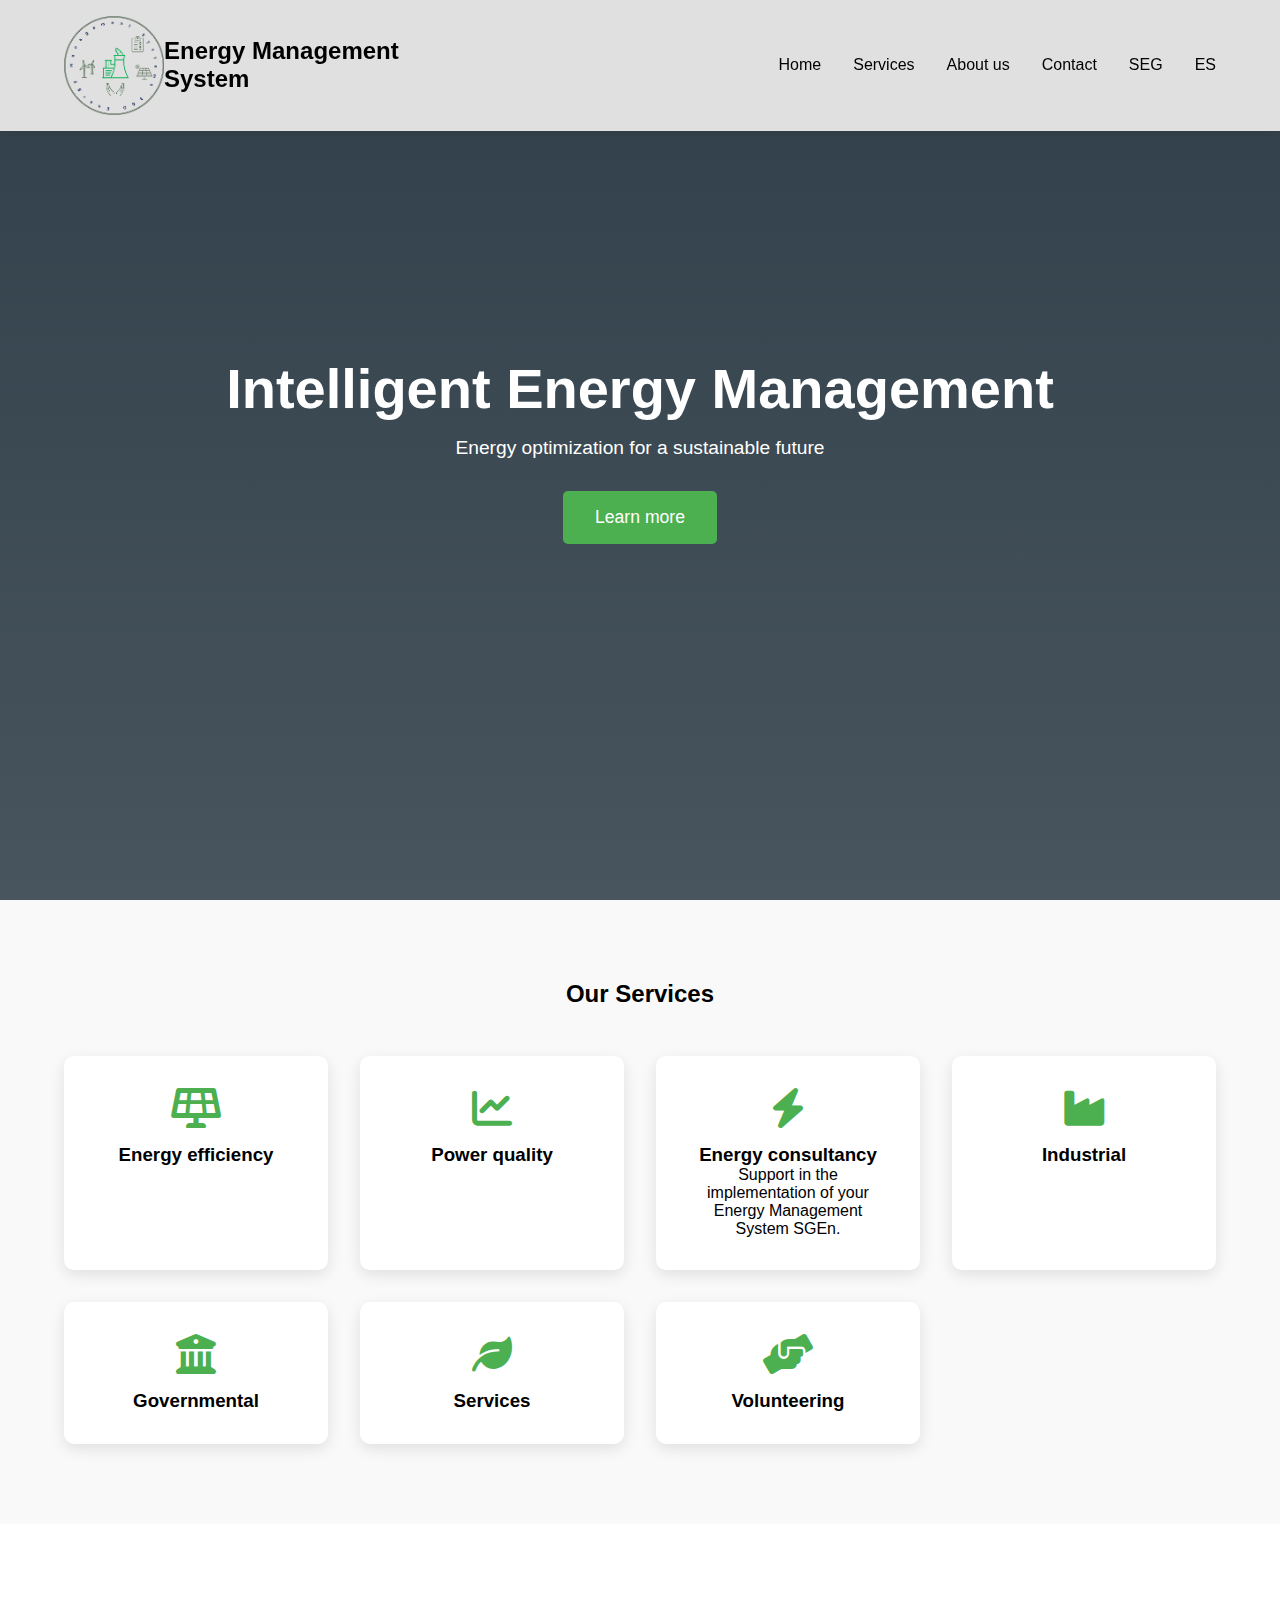
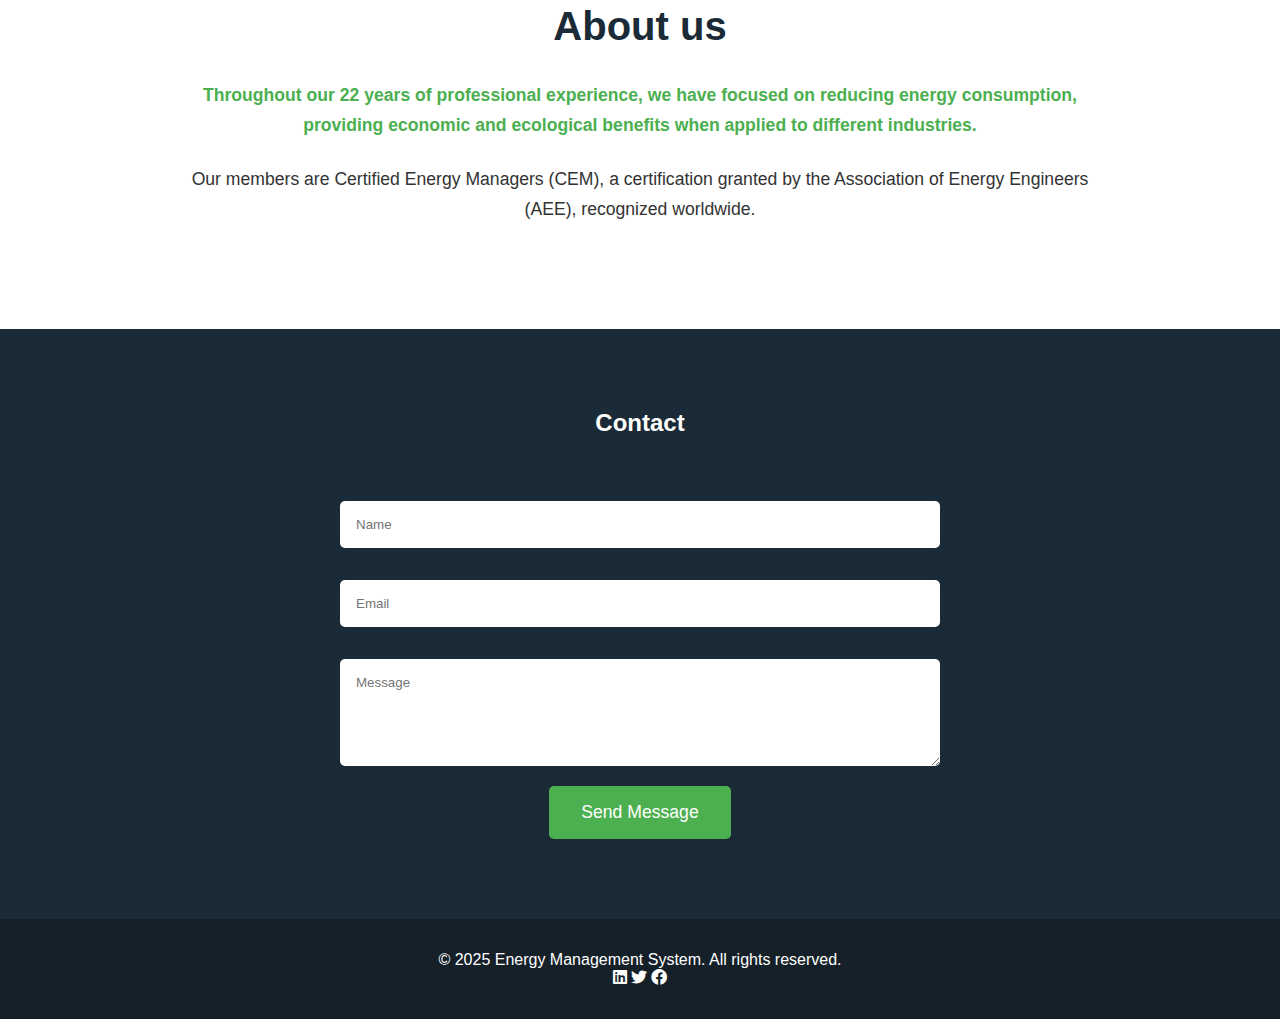
==== index.html @ 6c4fb402 "ESM complete no contact" ====
<!DOCTYPE html>
<html lang="es">

<head>
    <meta charset="UTF-8">
    <meta name="viewport" content="width=device-width, initial-scale=1.0">
    <title>Energy Management System | Energy Solutions</title>
    <link rel="icon" type="image/png" href="img/logo.png">
    <link rel="shortcut icon" href="img/logo.png" type="image/x-icon">
    <link rel="apple-touch-icon" href="img/logo.png">
    <link rel="stylesheet" href="./style.css">
    <link rel="stylesheet" href="https://cdnjs.cloudflare.com/ajax/libs/font-awesome/6.0.0/css/all.min.css">
</head>

<body>
    <nav class="navbar">
        <div class="nav_logo_text">
            <img src="./img/logo.png" alt="Logo" class="logo_nav">
            <span class="logo">Energy Management System</span>
        </div>
        <div class="nav-links">
            <a href="/index.html">Home</a>
            <a href="#services">Services</a>
            <a href="#about">About us</a>
            <a href="#contact">Contact</a>
            <a href="./sge.html">SEG</a>
            <a href="./main.html">ES</a>
        </div>
        <div class="hamburger" id="hamburger">
            <i class="fas fa-bars"></i>
        </div>
    </nav>


    <section class="hero" id="home">
        <div class="hero-content">
            <h1>Intelligent Energy Management</h1>
            <p>Energy optimization for a sustainable future</p>
            <button class="cta-button">Learn more</button>
        </div>
    </section>

    <section class="features" id="services">
        <h2 class="section-title">Our Services</h2>
        <div class="features-grid">
            <div class="feature-card">
                <i class="fas fa-solar-panel feature-icon"></i>
                <h3>Energy efficiency</h3>
            </div>
            <div class="feature-card">
                <i class="fas fa-chart-line feature-icon"></i>
                <h3>Power quality</h3>
            </div>
            <div class="feature-card">
                <i class="fas fa-bolt feature-icon"></i>
                <h3>Energy consultancy</h3>
                <p>Support in the implementation of your Energy Management System SGEn.</p>
            </div>
            <div class="feature-card">
                <i class="fa-solid fa-industry feature-icon"></i>
                <h3>Industrial</h3>
            </div>
            <div class="feature-card">
                <i class="fa-solid fa-building-columns feature-icon"></i>
                <h3>Governmental</h3>
            </div>
            <div class="feature-card">
                <i class="fa-solid fa-leaf feature-icon"></i>
                <h3>Services</h3>
            </div>
            <div class="feature-card">
                <i class="fa-solid fa-handshake-angle feature-icon"></i>
                <h3>Volunteering</h3>
            </div>
        </div>
    </section>

    <section class="about" id="about">
        <h2 class="section-title">About us</h2>
        <div class="about-content">
            <p>
                Throughout our 22 years of professional experience, we have focused on reducing energy consumption,
                providing economic and ecological benefits when applied to different industries.
            </p>
            <p>
                Our members are Certified Energy Managers (CEM), a certification granted by the Association of Energy
                Engineers (AEE), recognized worldwide.
            </p>
        </div>
    </section>

    <section class="contact" id="contact">
        <h2 class="section-title">Contact</h2>
        <form class="contact-form">
            <input type="text" placeholder="Name" required>
            <input type="email" placeholder="Email" required>
            <textarea rows="5" placeholder="Message" required></textarea>
            <button class="cta-button">Send Message</button>
        </form>
    </section>

    <footer>
        <p>&copy; 2025 Energy Management System. All rights reserved.</p>
        <div class="social-icons">
            <i class="fab fa-linkedin"></i>
            <i class="fab fa-twitter"></i>
            <i class="fab fa-facebook"></i>
        </div>
    </footer>

    <script>
        // Smooth scrolling
        document.querySelectorAll('a[href^="#"]').forEach(anchor => {
            anchor.addEventListener('click', function (e) {
                e.preventDefault();
                document.querySelector(this.getAttribute('href')).scrollIntoView({
                    behavior: 'smooth'
                });
            });
        });

        // Form submission
        document.querySelector('.contact-form').addEventListener('submit', function (e) {
            e.preventDefault();
            alert('Thank you for your message. We will be in touch soon.');
            this.reset();
        });

        document.getElementById('hamburger').addEventListener('click', function () {
            const navLinks = document.querySelector('.nav-links');
            navLinks.classList.toggle('active');
        });
    </script>
</body>

</html>
---- style.css ----
/* main  */
* {
    margin: 0;
    padding: 0;
    box-sizing: border-box;
    font-family: 'Segoe UI', Tahoma, Geneva, Verdana, sans-serif;
}

/* Navbar */
.navbar {
    background: #e0e0e0;
    padding: 1rem 5%;
    position: fixed;
    width: 100%;
    z-index: 1000;
    box-shadow: 0 2px 10px rgba(0,0,0,0.1);
    display: flex;
    justify-content: space-between;
    align-items: center;
}

.nav_logo_text{
    width: 35%;
    height: auto;
    display: flex;
    align-items: center;
    justify-content: space-between;
}
.logo {
    color: #000;
    font-size: 1.5rem;
    font-weight: bold;
}

.nav-links {
    float: right;
}

.nav-links a {
    color: #000;
    text-decoration: none;
    margin-left: 2rem;
    transition: color 0.3s;
}

.nav-links a:hover {
    color: #4CAF50;
}

/* Hero Section */
.hero {
    background: linear-gradient(rgba(26,42,54,0.9), rgba(26,42,54,0.8)),
                url('https://images.unsplash.com/photo-1509391366360-2e959784a276');
    background-size: cover;
    height: 100vh;
    display: flex;
    align-items: center;
    justify-content: center;
    text-align: center;
    color: white;
    padding: 0 5%;
}

.hero-content h1 {
    font-size: 3.5rem;
    margin-bottom: 1rem;
}

.hero-content p {
    font-size: 1.2rem;
    margin-bottom: 2rem;
}

.cta-button {
    background: #4CAF50;
    color: white;
    padding: 1rem 2rem;
    border: none;
    border-radius: 5px;
    font-size: 1.1rem;
    cursor: pointer;
    transition: background 0.3s;
}

.cta-button:hover {
    background: #45a049;
}

/* Features Section */
.features {
    padding: 5rem 5%;
    background: #f9f9f9;
}

.section-title {
    text-align: center;
    margin-bottom: 3rem;
}

.features-grid {
    display: grid;
    grid-template-columns: repeat(auto-fit, minmax(250px, 1fr));
    gap: 2rem;
}

.feature-card {
    background: white;
    padding: 2rem;
    border-radius: 10px;
    box-shadow: 0 5px 15px rgba(0,0,0,0.1);
    text-align: center;
    transition: transform 0.3s;
}

.feature-card:hover {
    transform: translateY(-10px);
}

.feature-icon {
    font-size: 2.5rem;
    color: #4CAF50;
    margin-bottom: 1rem;
}

/* Contact Section */
.contact {
    padding: 5rem 5%;
    background: #1a2a36;
    color: white;
    text-align: center;
}

.contact-form {
    max-width: 600px;
    margin: 0 auto;
}

.contact-form input,
.contact-form textarea {
    width: 100%;
    padding: 1rem;
    margin: 1rem 0;
    border: none;
    border-radius: 5px;
}

footer {
    background: #152028;
    padding: 2rem 5%;
    text-align: center;
    color: white;
}
/* About Section */
.about {
    padding: 5rem 5%;
    background: #fff;
    color: #333;
}

.about-content {
    max-width: 900px;
    margin: 0 auto;
    line-height: 1.7;
    text-align: center;
}

.about-content p {
    margin-bottom: 1.5rem;
    font-size: 1.1rem;
}

.about .section-title {
    margin-bottom: 2rem;
    color: #1a2a36;
    font-size: 2.5rem;
}

.about-content p:first-child {
    font-weight: bold;
    color: #4CAF50;
}

/* SGEn Section */
.sgen {
    padding: 5rem 5%;
    background: #f9f9f9;
    color: #1a2a36;
    font-family: 'Segoe UI', Tahoma, Geneva, Verdana, sans-serif;
}

.sgen h1 {
    font-size: 3rem;
    color: #1a2a36;
    margin-bottom: 2rem;
    text-align: left;
    border-left: 5px solid #4CAF50;
    padding-left: 1rem;
}

.sgen h2 {
    font-size: 2rem;
    color: #4CAF50;
    margin-top: 2rem;
    margin-bottom: 1rem;
    text-align: left;
}

.sgen h3 {
    font-size: 1.5rem;
    color: #1a2a36;
    margin-top: 1.5rem;
    margin-bottom: 0.5rem;
    text-align: left;
}

.sgen p {
    font-size: 1.1rem;
    margin-bottom: 1rem;
    text-align: justify;
    line-height: 1.7;
}

.sgen ul {
    margin: 1rem 0;
    padding-left: 1.5rem;
}

.sgen ul li {
    margin-bottom: 0.8rem;
    list-style-type: none;
    position: relative;
    padding-left: 1.5rem;
}

.sgen ul li::before {
    content: '✔';
    color: #4CAF50;
    font-weight: bold;
    position: absolute;
    left: 0;
    top: 0;
}

.sgen .highlight {
    font-weight: bold;
    color: #4CAF50;
}

.sgen .content-block {
    background: white;
    padding: 2rem;
    border-radius: 10px;
    box-shadow: 0 5px 15px rgba(0,0,0,0.1);
    margin-bottom: 2rem;
    text-align: left;
}

.sgen img {
    max-width: 100%;
    border-radius: 10px;
    margin: 2rem 0;
    box-shadow: 0 5px 15px rgba(0,0,0,0.1);
}

.logo_nav {
    width: 100px; /* Ajusta el tamaño según necesites */
    height: auto; /* Mantiene la proporción */
    cursor: pointer;
}

.logo_nav:hover {
    opacity: 0.8; /* Efecto al pasar el cursor */
}

/* Navbar */
.navbar {
    background: #e0e0e0;
    padding: 1rem 5%;
    position: fixed;
    width: 100%;
    z-index: 1000;
    box-shadow: 0 2px 10px rgba(0,0,0,0.1);
    display: flex;
    justify-content: space-between;
    align-items: center;
}

.nav_logo_text {
    width: 35%;
    height: auto;
    display: flex;
    align-items: center;
    justify-content: space-between;
}

.logo {
    color: #000;
    font-size: 1.5rem;
    font-weight: bold;
}

.nav-links {
    float: right;
    display: flex;
}

.nav-links a {
    color: #000;
    text-decoration: none;
    margin-left: 2rem;
    transition: color 0.3s;
}

.nav-links a:hover {
    color: #4CAF50;
}

/* Hamburguer Menu */
.hamburger {
    display: none;
    cursor: pointer;
    font-size: 1.8rem;
}

.hamburger i {
    color: #000;
}

/* Media Queries */
@media (max-width: 768px) {
    .nav-links {
        display: none;
        flex-direction: column;
        position: absolute;
        top: 60px;
        right: 0;
        background: #e0e0e0;
        width: 100%;
        padding: 1rem 0;
        box-shadow: 0 2px 10px rgba(0,0,0,0.1);
    }
    
    .nav-links.active {
        display: flex;
    }

    .nav-links a {
        margin-left: 0;
        padding: 1rem;
        text-align: center;
        width: 100%;
        background: #e0e0e0;
        color: #000;
        border-top: 1px solid #ccc;
    }

    .nav-links a:hover {
        background: #4CAF50;
        color: white;
    }

    .hamburger {
        display: block;
    }
}


@media (max-width: 768px) {
    .sgen h1 {
        font-size: 2.5rem;
    }

    .sgen h2 {
        font-size: 1.8rem;
    }

    .sgen p {
        font-size: 1rem;
    }
}


/* about  */

@media (max-width: 768px) {
    .about-content p {
        font-size: 1rem;
    }
}

/* main  */

@media (max-width: 768px) {
    .nav-links {
        display: none;
    }
    
    .hero-content h1 {
        font-size: 2.5rem;
    }
}
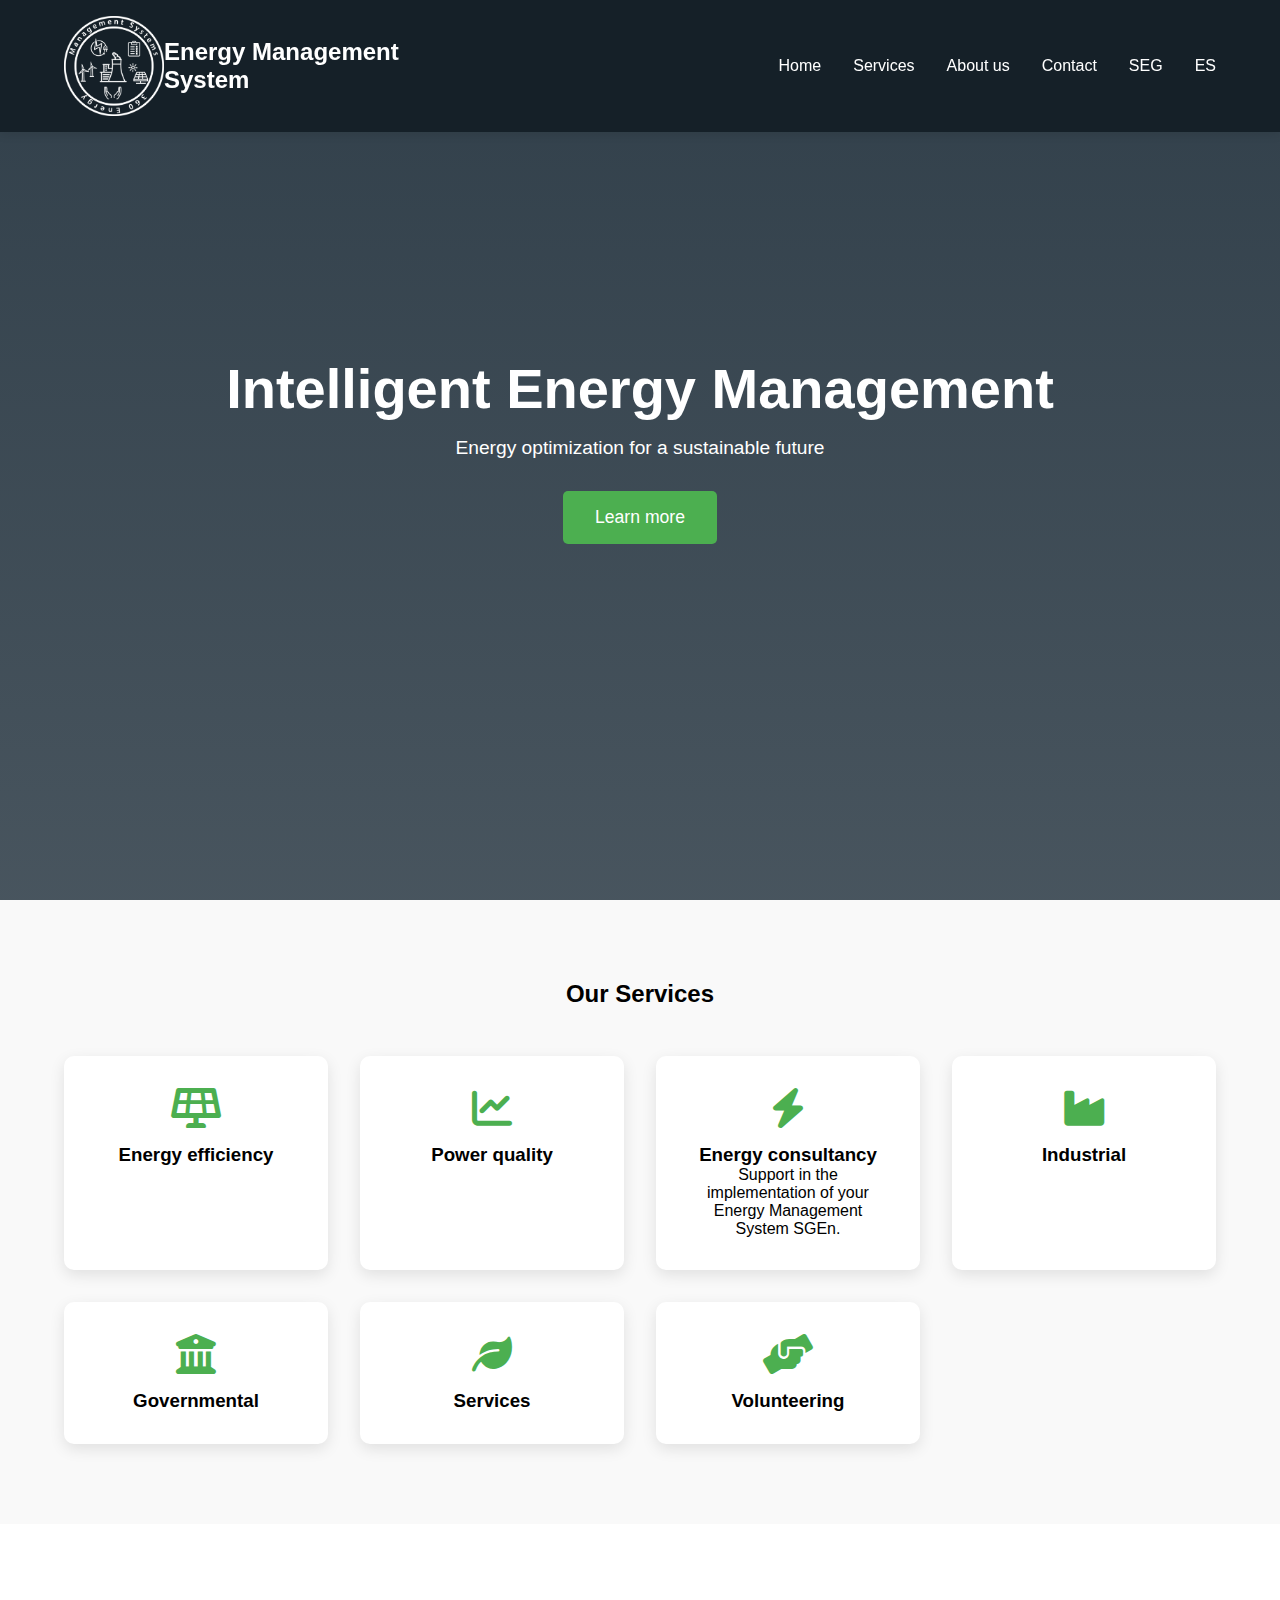
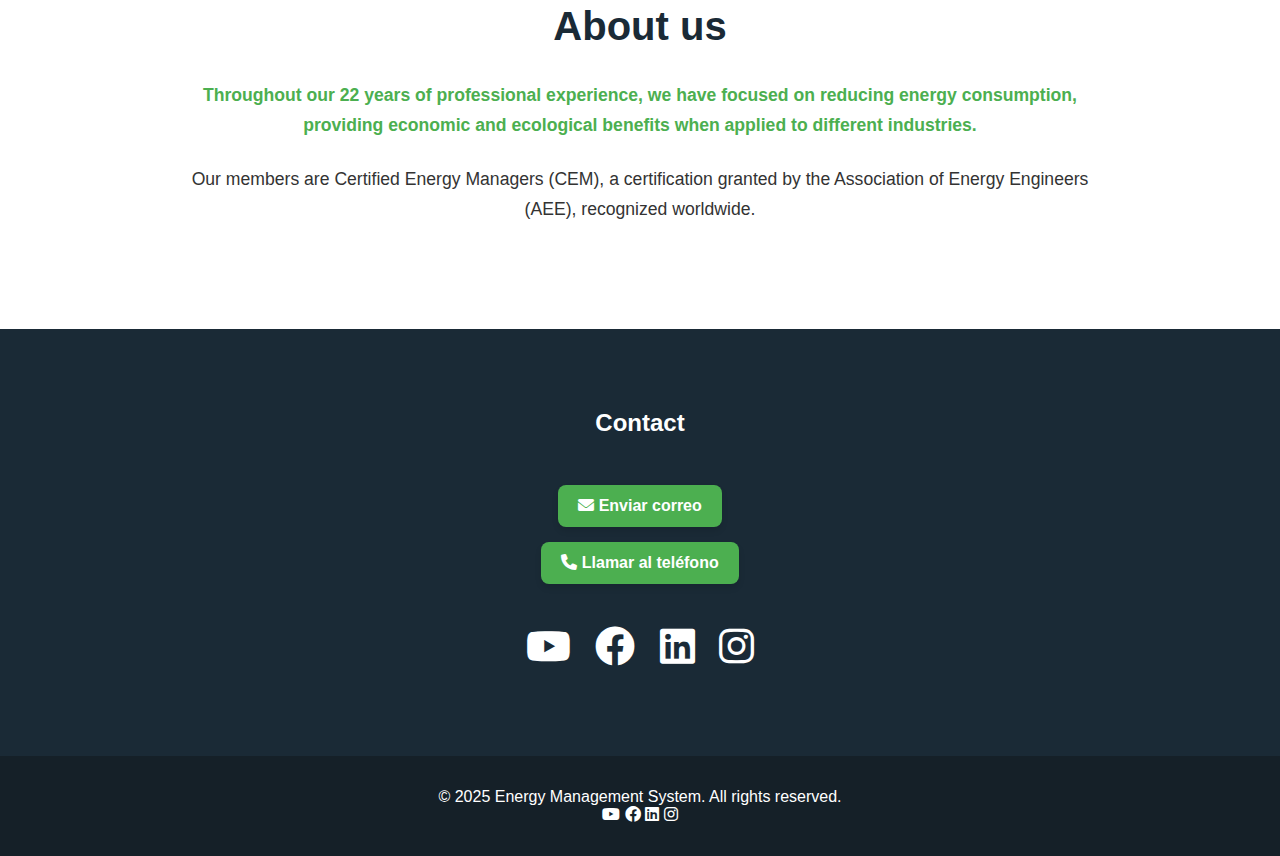
==== commit 7296156b: "change contact" ====
--- a/index.html
+++ b/index.html
@@ -91,20 +91,39 @@
 
     <section class="contact" id="contact">
         <h2 class="section-title">Contact</h2>
-        <form class="contact-form">
+        <div>
+            <div class="contact_links">
+                <a href="mailto:energymanagementsystems360@EMS">
+                    <i class="fa-solid fa-envelope"></i>
+                      Enviar correo
+                    </a>
+                <a href="tel:+525514749172">
+                    <i class="fa-solid fa-phone"></i>
+                     Llamar al teléfono
+                </a>
+            </div>            
+            <div class="contact_media">
+                <i class="fab fa-youtube"></i>
+                <i class="fab fa-facebook"></i>
+                <i class="fab fa-linkedin"></i>
+                <i class="fab fa-instagram"></i>
+            </div>
+        </div>
+        <!-- <form class="contact-form">
             <input type="text" placeholder="Name" required>
             <input type="email" placeholder="Email" required>
             <textarea rows="5" placeholder="Message" required></textarea>
             <button class="cta-button">Send Message</button>
-        </form>
+        </form> -->
     </section>
 
     <footer>
         <p>&copy; 2025 Energy Management System. All rights reserved.</p>
         <div class="social-icons">
+            <i class="fab fa-youtube"></i>
+            <i class="fab fa-facebook"></i>
             <i class="fab fa-linkedin"></i>
-            <i class="fab fa-twitter"></i>
-            <i class="fab fa-facebook"></i>
+            <i class="fab fa-instagram"></i>
         </div>
     </footer>
 
--- a/style.css
+++ b/style.css
@@ -8,7 +8,7 @@
 
 /* Navbar */
 .navbar {
-    background: #e0e0e0;
+    background: #000;
     padding: 1rem 5%;
     position: fixed;
     width: 100%;
@@ -274,7 +274,7 @@
 
 /* Navbar */
 .navbar {
-    background: #e0e0e0;
+    background: #152028;
     padding: 1rem 5%;
     position: fixed;
     width: 100%;
@@ -294,7 +294,7 @@
 }
 
 .logo {
-    color: #000;
+    color: #fff;
     font-size: 1.5rem;
     font-weight: bold;
 }
@@ -305,7 +305,7 @@
 }
 
 .nav-links a {
-    color: #000;
+    color: #fff;
     text-decoration: none;
     margin-left: 2rem;
     transition: color 0.3s;
@@ -324,6 +324,41 @@
 
 .hamburger i {
     color: #000;
+}
+
+.contact_media i {
+    font-size: 40px; 
+    margin: 10px;   
+    cursor: pointer;
+    transition: transform 0.3s ease;
+}
+
+.contact_media i:hover {
+    transform: scale(1.2); 
+    color: #4CAF50;
+}
+
+.contact_links {
+    display: flex;
+    flex-direction: column;
+    gap: 15px;
+    align-items: center;
+    margin-bottom: 2rem;
+}
+.contact_links a {
+    text-decoration: none;
+    color: #fff;
+    background-color: #4CAF50;
+    padding: 12px 20px;
+    border-radius: 8px;
+    font-weight: bold;
+    transition: background-color 0.3s ease, transform 0.2s ease;
+    box-shadow: 0 4px 6px rgba(0, 0, 0, 0.1);
+}
+
+.contact_links a:hover {
+    background-color: #357b38; 
+    transform: scale(1.05); 
 }
 
 /* Media Queries */
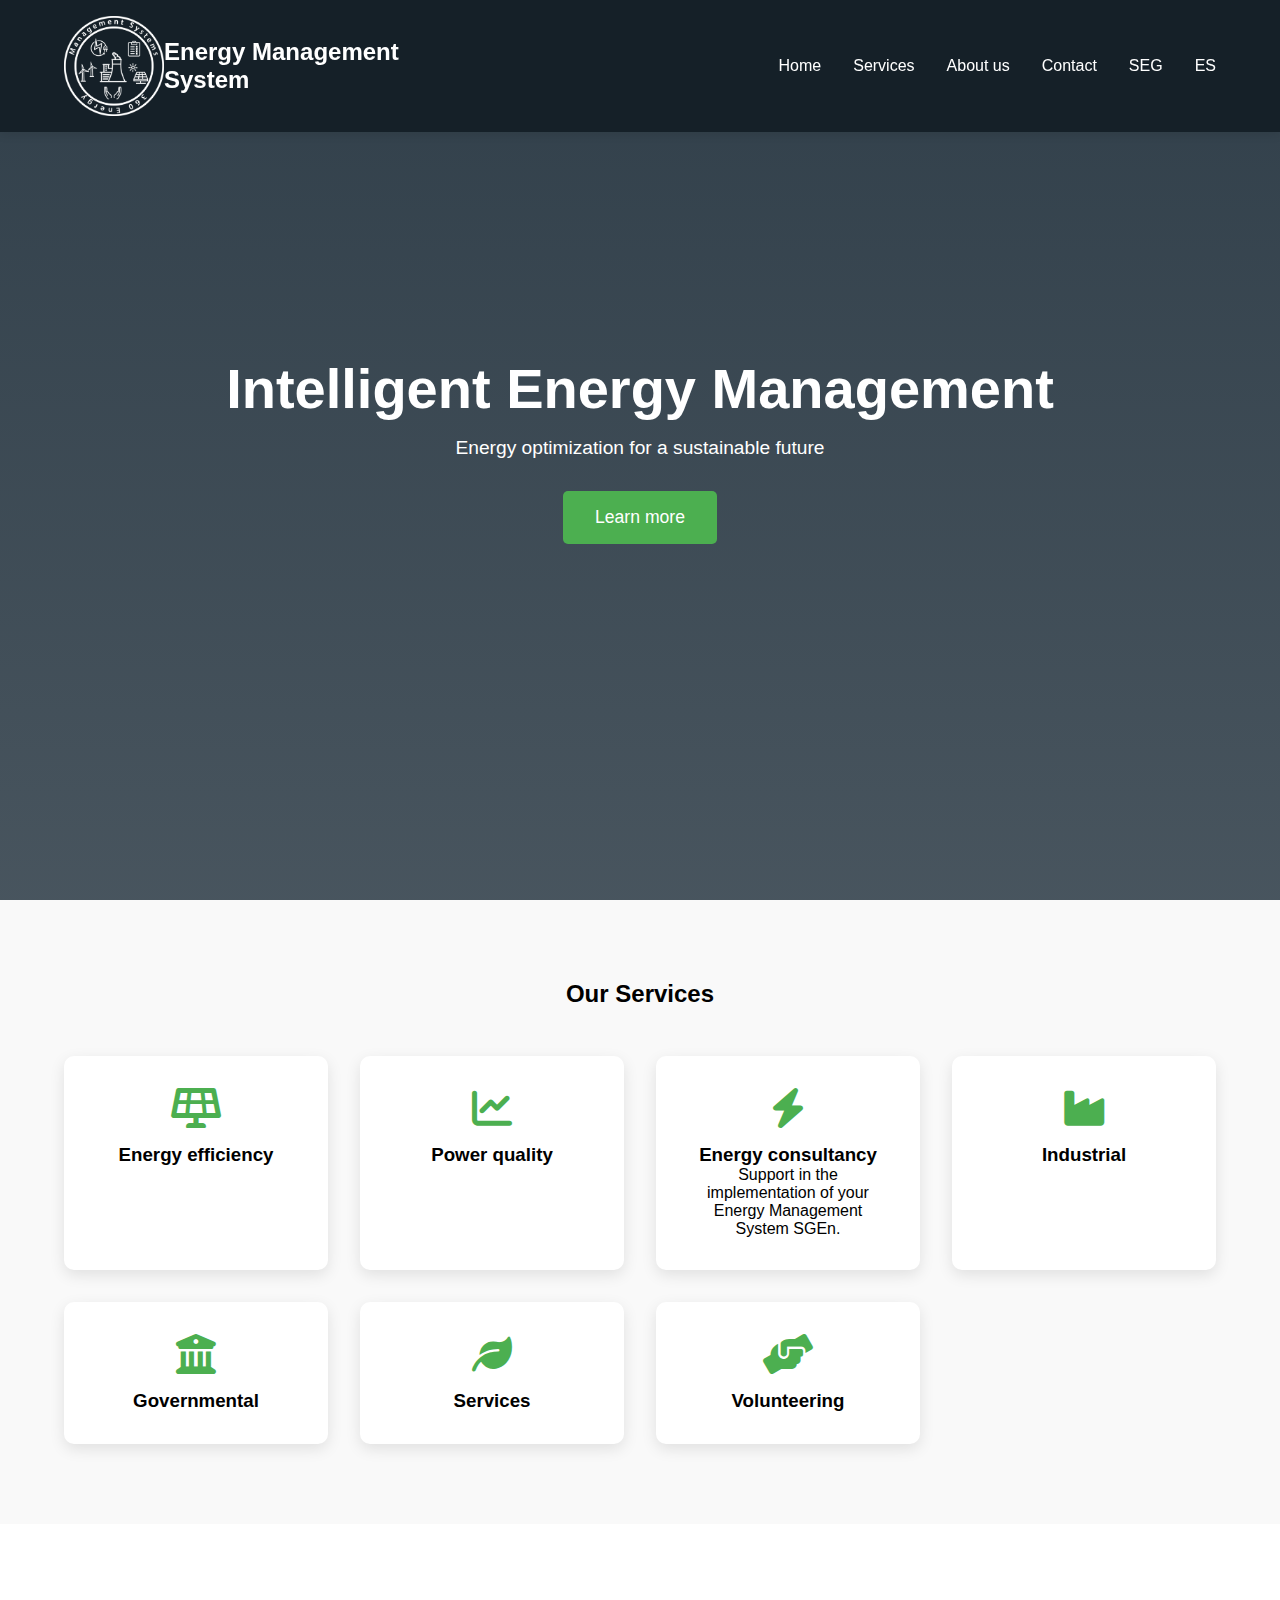
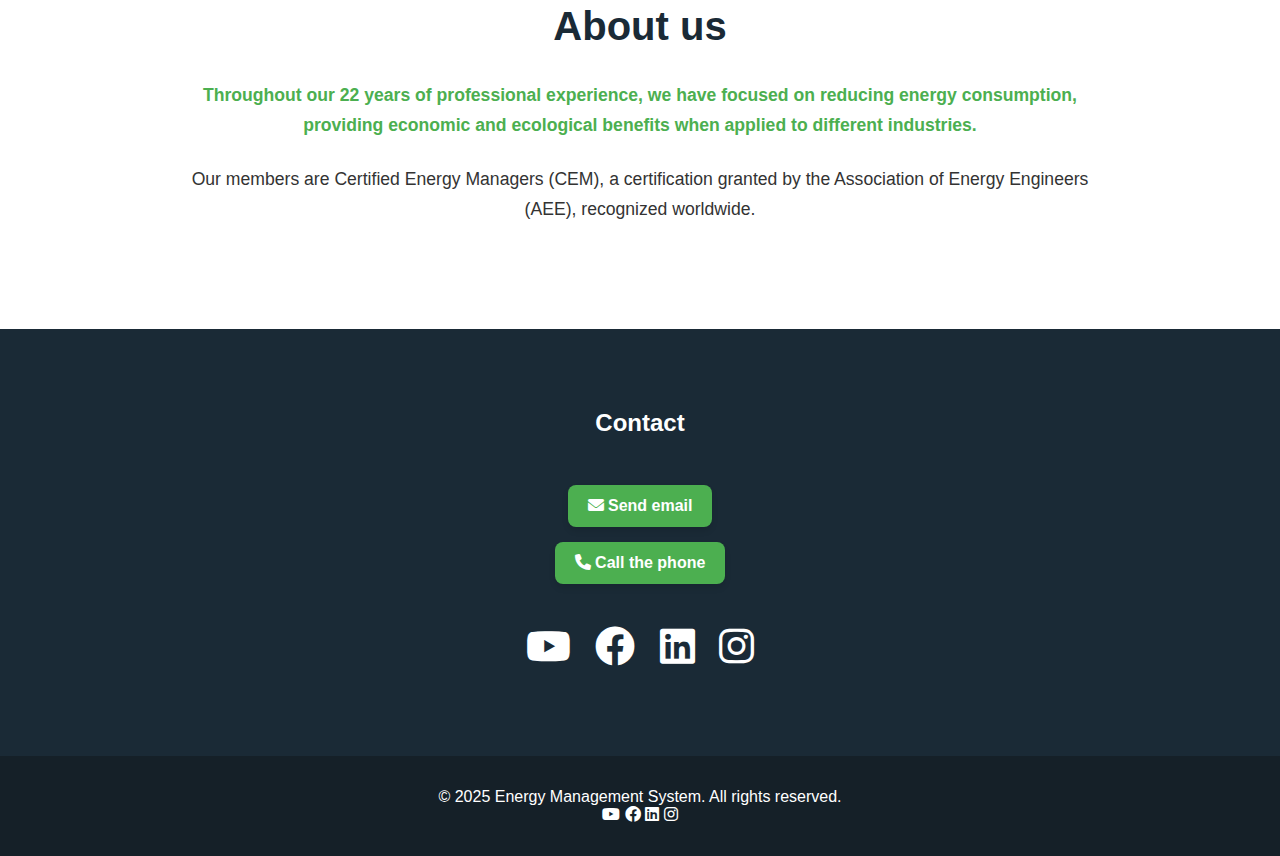
==== commit a980232b: "add to es" ====
--- a/index.html
+++ b/index.html
@@ -95,11 +95,11 @@
             <div class="contact_links">
                 <a href="mailto:energymanagementsystems360@EMS">
                     <i class="fa-solid fa-envelope"></i>
-                      Enviar correo
+                      Send email
                     </a>
                 <a href="tel:+525514749172">
                     <i class="fa-solid fa-phone"></i>
-                     Llamar al teléfono
+                    Call the phone
                 </a>
             </div>            
             <div class="contact_media">
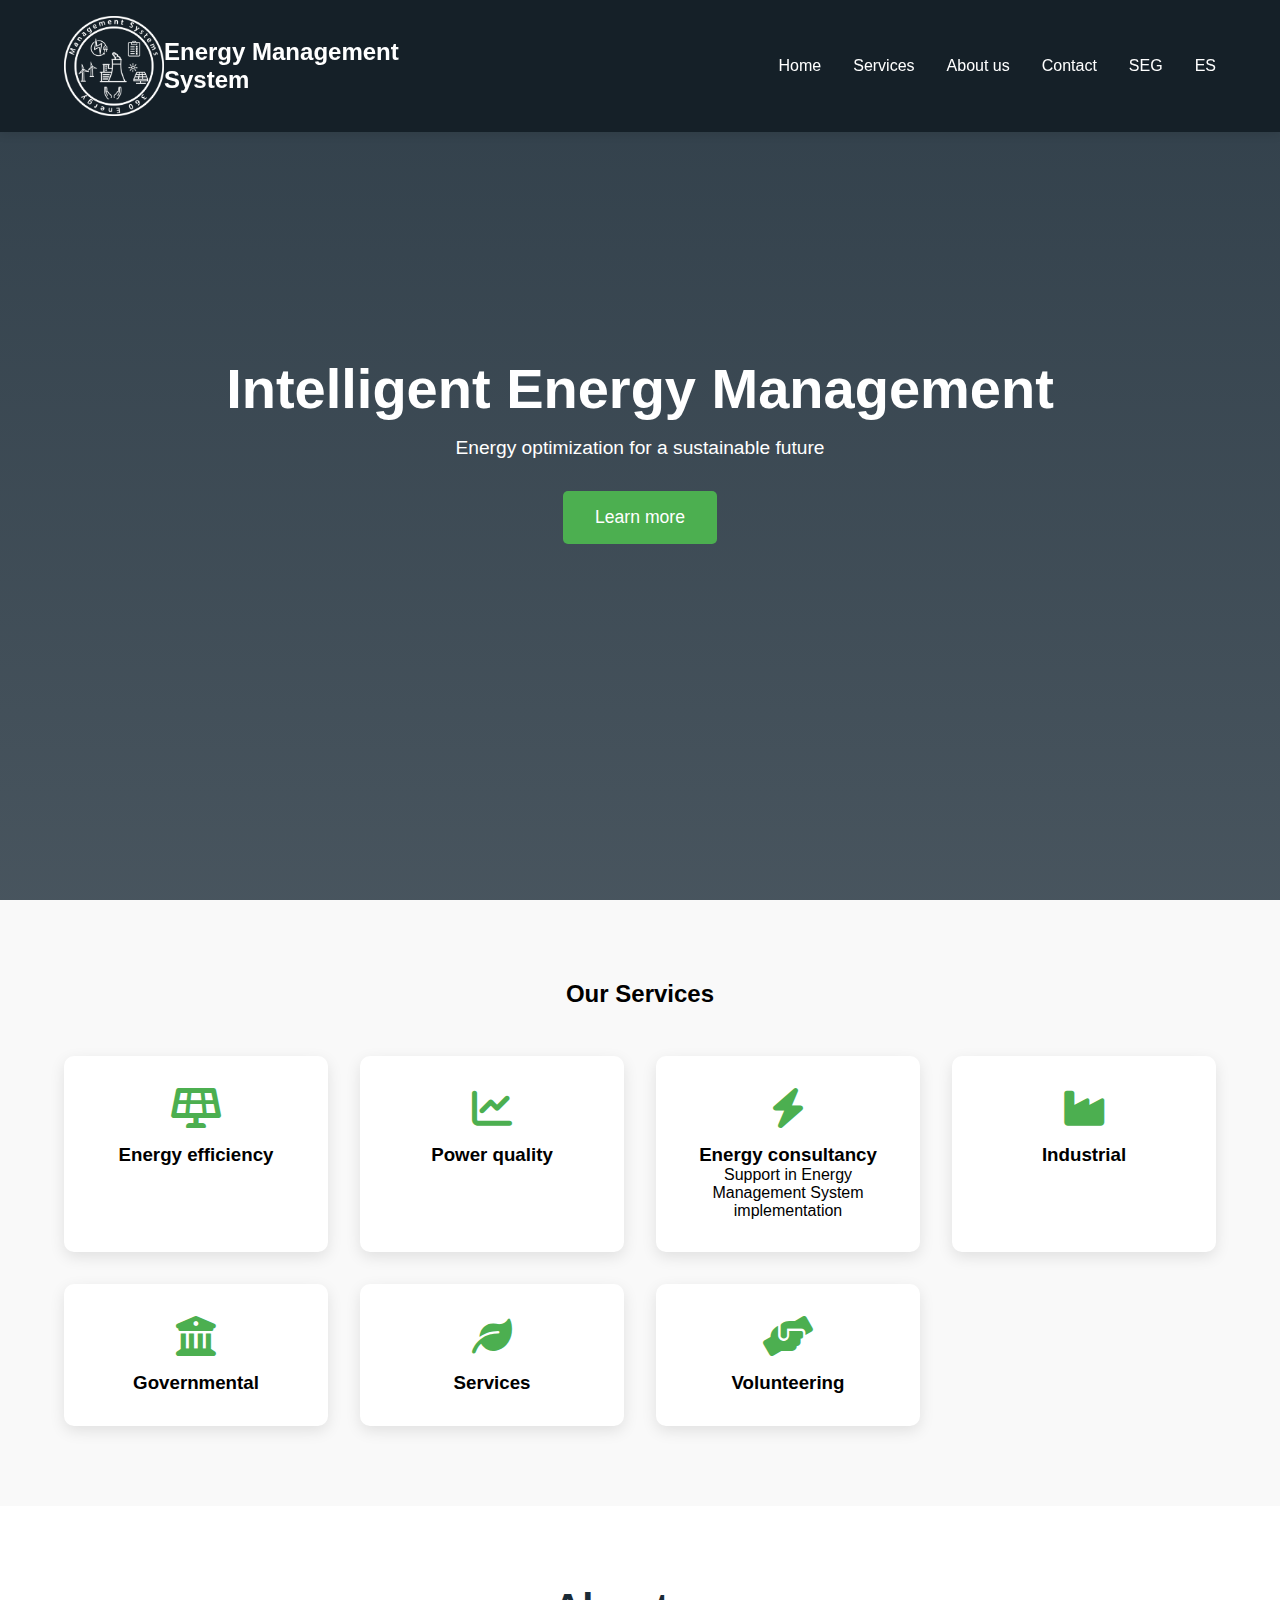
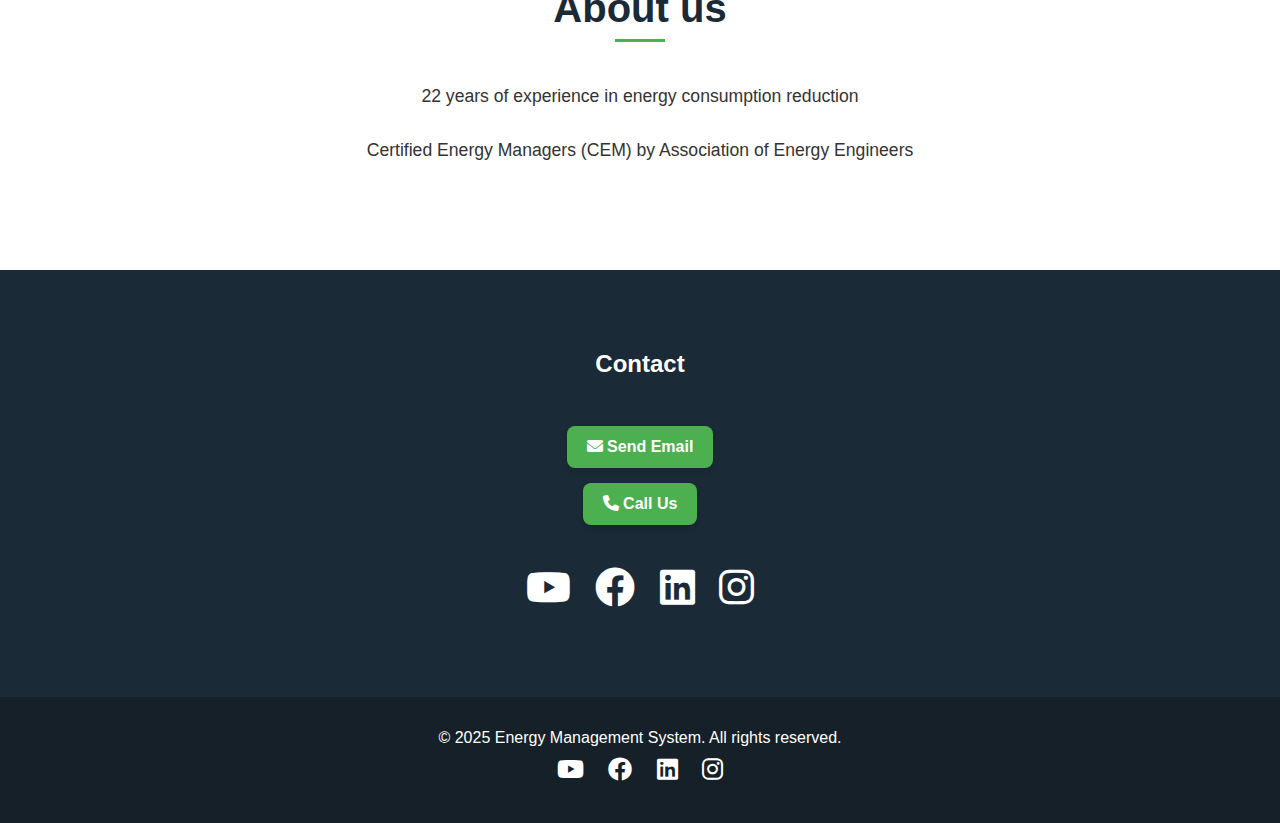
==== commit 9d6fdabd: "perfomance" ====
--- a/index.html
+++ b/index.html
@@ -1,36 +1,31 @@
 <!DOCTYPE html>
 <html lang="es">
-
 <head>
     <meta charset="UTF-8">
     <meta name="viewport" content="width=device-width, initial-scale=1.0">
     <title>Energy Management System | Energy Solutions</title>
     <link rel="icon" type="image/png" href="img/logo.png">
-    <link rel="shortcut icon" href="img/logo.png" type="image/x-icon">
-    <link rel="apple-touch-icon" href="img/logo.png">
-    <link rel="stylesheet" href="./style.css">
     <link rel="stylesheet" href="https://cdnjs.cloudflare.com/ajax/libs/font-awesome/6.0.0/css/all.min.css">
+    <link rel="stylesheet" href="style.css">
 </head>
-
 <body>
     <nav class="navbar">
         <div class="nav_logo_text">
-            <img src="./img/logo.png" alt="Logo" class="logo_nav">
+            <img src="img/logo.png" alt="Logo" class="logo_nav">
             <span class="logo">Energy Management System</span>
         </div>
         <div class="nav-links">
-            <a href="/index.html">Home</a>
+            <a href="#home">Home</a>
             <a href="#services">Services</a>
             <a href="#about">About us</a>
             <a href="#contact">Contact</a>
-            <a href="./sge.html">SEG</a>
-            <a href="./main.html">ES</a>
+            <a href="sge.html">SEG</a>
+            <a href="main.html">ES</a>
         </div>
         <div class="hamburger" id="hamburger">
             <i class="fas fa-bars"></i>
         </div>
     </nav>
-
 
     <section class="hero" id="home">
         <div class="hero-content">
@@ -54,7 +49,7 @@
             <div class="feature-card">
                 <i class="fas fa-bolt feature-icon"></i>
                 <h3>Energy consultancy</h3>
-                <p>Support in the implementation of your Energy Management System SGEn.</p>
+                <p>Support in Energy Management System implementation</p>
             </div>
             <div class="feature-card">
                 <i class="fa-solid fa-industry feature-icon"></i>
@@ -78,43 +73,27 @@
     <section class="about" id="about">
         <h2 class="section-title">About us</h2>
         <div class="about-content">
-            <p>
-                Throughout our 22 years of professional experience, we have focused on reducing energy consumption,
-                providing economic and ecological benefits when applied to different industries.
-            </p>
-            <p>
-                Our members are Certified Energy Managers (CEM), a certification granted by the Association of Energy
-                Engineers (AEE), recognized worldwide.
-            </p>
+            <p>22 years of experience in energy consumption reduction</p>
+            <p>Certified Energy Managers (CEM) by Association of Energy Engineers</p>
         </div>
     </section>
 
     <section class="contact" id="contact">
         <h2 class="section-title">Contact</h2>
-        <div>
-            <div class="contact_links">
-                <a href="mailto:energymanagementsystems360@EMS">
-                    <i class="fa-solid fa-envelope"></i>
-                      Send email
-                    </a>
-                <a href="tel:+525514749172">
-                    <i class="fa-solid fa-phone"></i>
-                    Call the phone
-                </a>
-            </div>            
-            <div class="contact_media">
-                <i class="fab fa-youtube"></i>
-                <i class="fab fa-facebook"></i>
-                <i class="fab fa-linkedin"></i>
-                <i class="fab fa-instagram"></i>
-            </div>
+        <div class="contact_links">
+            <a href="mailto:contact@example.com">
+                <i class="fa-solid fa-envelope"></i> Send Email
+            </a>
+            <a href="tel:+1234567890">
+                <i class="fa-solid fa-phone"></i> Call Us
+            </a>
         </div>
-        <!-- <form class="contact-form">
-            <input type="text" placeholder="Name" required>
-            <input type="email" placeholder="Email" required>
-            <textarea rows="5" placeholder="Message" required></textarea>
-            <button class="cta-button">Send Message</button>
-        </form> -->
+        <div class="contact_media">
+            <i class="fab fa-youtube"></i>
+            <i class="fab fa-facebook"></i>
+            <i class="fab fa-linkedin"></i>
+            <i class="fab fa-instagram"></i>
+        </div>
     </section>
 
     <footer>
@@ -128,28 +107,27 @@
     </footer>
 
     <script>
-        // Smooth scrolling
+        // Hamburger Menu Toggle
+        document.getElementById('hamburger').addEventListener('click', function() {
+            document.querySelector('.nav-links').classList.toggle('active');
+        });
+
+        // Close menu when clicking a link
+        document.querySelectorAll('.nav-links a').forEach(link => {
+            link.addEventListener('click', () => {
+                document.querySelector('.nav-links').classList.remove('active');
+            });
+        });
+
+        // Smooth Scrolling
         document.querySelectorAll('a[href^="#"]').forEach(anchor => {
-            anchor.addEventListener('click', function (e) {
+            anchor.addEventListener('click', function(e) {
                 e.preventDefault();
                 document.querySelector(this.getAttribute('href')).scrollIntoView({
                     behavior: 'smooth'
                 });
             });
         });
-
-        // Form submission
-        document.querySelector('.contact-form').addEventListener('submit', function (e) {
-            e.preventDefault();
-            alert('Thank you for your message. We will be in touch soon.');
-            this.reset();
-        });
-
-        document.getElementById('hamburger').addEventListener('click', function () {
-            const navLinks = document.querySelector('.nav-links');
-            navLinks.classList.toggle('active');
-        });
     </script>
 </body>
-
 </html>--- a/style.css
+++ b/style.css
@@ -8,7 +8,7 @@
 
 /* Navbar */
 .navbar {
-    background: #000;
+    background: #152028;
     padding: 1rem 5%;
     position: fixed;
     width: 100%;
@@ -19,25 +19,27 @@
     align-items: center;
 }
 
-.nav_logo_text{
+.nav_logo_text {
     width: 35%;
     height: auto;
     display: flex;
     align-items: center;
     justify-content: space-between;
 }
+
 .logo {
-    color: #000;
+    color: #fff;
     font-size: 1.5rem;
     font-weight: bold;
 }
 
 .nav-links {
-    float: right;
+    display: flex;
+    align-items: center;
 }
 
 .nav-links a {
-    color: #000;
+    color: #fff;
     text-decoration: none;
     margin-left: 2rem;
     transition: color 0.3s;
@@ -45,6 +47,27 @@
 
 .nav-links a:hover {
     color: #4CAF50;
+}
+
+.logo_nav {
+    width: 100px;
+    height: auto;
+    cursor: pointer;
+}
+
+.logo_nav:hover {
+    opacity: 0.8;
+}
+
+/* Hamburger Menu */
+.hamburger {
+    display: none;
+    cursor: pointer;
+    font-size: 1.8rem;
+}
+
+.hamburger i {
+    color: #fff;
 }
 
 /* Hero Section */
@@ -130,235 +153,98 @@
     text-align: center;
 }
 
-.contact-form {
-    max-width: 600px;
-    margin: 0 auto;
-}
-
-.contact-form input,
-.contact-form textarea {
-    width: 100%;
-    padding: 1rem;
-    margin: 1rem 0;
-    border: none;
-    border-radius: 5px;
-}
-
+.contact_media i {
+    font-size: 40px;
+    margin: 10px;
+    color: #fff;
+    cursor: pointer;
+    transition: all 0.3s ease;
+}
+
+.contact_media i:hover {
+    transform: scale(1.2);
+    color: #4CAF50;
+}
+
+.contact_links {
+    display: flex;
+    flex-direction: column;
+    gap: 15px;
+    align-items: center;
+    margin-bottom: 2rem;
+}
+
+.contact_links a {
+    text-decoration: none;
+    color: #fff;
+    background-color: #4CAF50;
+    padding: 12px 20px;
+    border-radius: 8px;
+    font-weight: bold;
+    transition: all 0.3s ease;
+    box-shadow: 0 4px 6px rgba(0, 0, 0, 0.1);
+}
+
+.contact_links a:hover {
+    background-color: #357b38;
+    transform: scale(1.05);
+}
+
+/* Footer */
 footer {
     background: #152028;
     padding: 2rem 5%;
     text-align: center;
     color: white;
 }
+
+.social-icons i {
+    font-size: 24px;
+    margin: 10px;
+    color: #fff;
+    transition: all 0.3s ease;
+}
+
+.social-icons i:hover {
+    color: #4CAF50;
+    transform: scale(1.2);
+}
+
 /* About Section */
 .about {
     padding: 5rem 5%;
     background: #fff;
     color: #333;
+    text-align: center;
 }
 
 .about-content {
     max-width: 900px;
     margin: 0 auto;
     line-height: 1.7;
-    text-align: center;
+    font-size: 1.1rem;
 }
 
 .about-content p {
     margin-bottom: 1.5rem;
-    font-size: 1.1rem;
+    padding: 0 1rem;
 }
 
 .about .section-title {
-    margin-bottom: 2rem;
     color: #1a2a36;
     font-size: 2.5rem;
-}
-
-.about-content p:first-child {
-    font-weight: bold;
-    color: #4CAF50;
-}
-
-/* SGEn Section */
-.sgen {
-    padding: 5rem 5%;
-    background: #f9f9f9;
-    color: #1a2a36;
-    font-family: 'Segoe UI', Tahoma, Geneva, Verdana, sans-serif;
-}
-
-.sgen h1 {
-    font-size: 3rem;
-    color: #1a2a36;
     margin-bottom: 2rem;
-    text-align: left;
-    border-left: 5px solid #4CAF50;
-    padding-left: 1rem;
-}
-
-.sgen h2 {
-    font-size: 2rem;
-    color: #4CAF50;
-    margin-top: 2rem;
-    margin-bottom: 1rem;
-    text-align: left;
-}
-
-.sgen h3 {
-    font-size: 1.5rem;
-    color: #1a2a36;
-    margin-top: 1.5rem;
-    margin-bottom: 0.5rem;
-    text-align: left;
-}
-
-.sgen p {
-    font-size: 1.1rem;
-    margin-bottom: 1rem;
-    text-align: justify;
-    line-height: 1.7;
-}
-
-.sgen ul {
-    margin: 1rem 0;
-    padding-left: 1.5rem;
-}
-
-.sgen ul li {
-    margin-bottom: 0.8rem;
-    list-style-type: none;
     position: relative;
-    padding-left: 1.5rem;
-}
-
-.sgen ul li::before {
-    content: '✔';
-    color: #4CAF50;
-    font-weight: bold;
-    position: absolute;
-    left: 0;
-    top: 0;
-}
-
-.sgen .highlight {
-    font-weight: bold;
-    color: #4CAF50;
-}
-
-.sgen .content-block {
-    background: white;
-    padding: 2rem;
-    border-radius: 10px;
-    box-shadow: 0 5px 15px rgba(0,0,0,0.1);
-    margin-bottom: 2rem;
-    text-align: left;
-}
-
-.sgen img {
-    max-width: 100%;
-    border-radius: 10px;
-    margin: 2rem 0;
-    box-shadow: 0 5px 15px rgba(0,0,0,0.1);
-}
-
-.logo_nav {
-    width: 100px; /* Ajusta el tamaño según necesites */
-    height: auto; /* Mantiene la proporción */
-    cursor: pointer;
-}
-
-.logo_nav:hover {
-    opacity: 0.8; /* Efecto al pasar el cursor */
-}
-
-/* Navbar */
-.navbar {
-    background: #152028;
-    padding: 1rem 5%;
-    position: fixed;
-    width: 100%;
-    z-index: 1000;
-    box-shadow: 0 2px 10px rgba(0,0,0,0.1);
-    display: flex;
-    justify-content: space-between;
-    align-items: center;
-}
-
-.nav_logo_text {
-    width: 35%;
-    height: auto;
-    display: flex;
-    align-items: center;
-    justify-content: space-between;
-}
-
-.logo {
-    color: #fff;
-    font-size: 1.5rem;
-    font-weight: bold;
-}
-
-.nav-links {
-    float: right;
-    display: flex;
-}
-
-.nav-links a {
-    color: #fff;
-    text-decoration: none;
-    margin-left: 2rem;
-    transition: color 0.3s;
-}
-
-.nav-links a:hover {
-    color: #4CAF50;
-}
-
-/* Hamburguer Menu */
-.hamburger {
-    display: none;
-    cursor: pointer;
-    font-size: 1.8rem;
-}
-
-.hamburger i {
-    color: #000;
-}
-
-.contact_media i {
-    font-size: 40px; 
-    margin: 10px;   
-    cursor: pointer;
-    transition: transform 0.3s ease;
-}
-
-.contact_media i:hover {
-    transform: scale(1.2); 
-    color: #4CAF50;
-}
-
-.contact_links {
-    display: flex;
-    flex-direction: column;
-    gap: 15px;
-    align-items: center;
-    margin-bottom: 2rem;
-}
-.contact_links a {
-    text-decoration: none;
-    color: #fff;
-    background-color: #4CAF50;
-    padding: 12px 20px;
-    border-radius: 8px;
-    font-weight: bold;
-    transition: background-color 0.3s ease, transform 0.2s ease;
-    box-shadow: 0 4px 6px rgba(0, 0, 0, 0.1);
-}
-
-.contact_links a:hover {
-    background-color: #357b38; 
-    transform: scale(1.05); 
+    display: inline-block;
+}
+
+.about .section-title::after {
+    content: '';
+    display: block;
+    width: 50px;
+    height: 3px;
+    background: #4CAF50;
+    margin: 0.5rem auto;
 }
 
 /* Media Queries */
@@ -367,14 +253,15 @@
         display: none;
         flex-direction: column;
         position: absolute;
-        top: 60px;
+        top: 100%;
+        left: 0;
         right: 0;
-        background: #e0e0e0;
+        background: #f8f9fa;
         width: 100%;
         padding: 1rem 0;
         box-shadow: 0 2px 10px rgba(0,0,0,0.1);
     }
-    
+
     .nav-links.active {
         display: flex;
     }
@@ -382,11 +269,8 @@
     .nav-links a {
         margin-left: 0;
         padding: 1rem;
-        text-align: center;
-        width: 100%;
-        background: #e0e0e0;
-        color: #000;
-        border-top: 1px solid #ccc;
+        color: #333;
+        border-bottom: 1px solid #ddd;
     }
 
     .nav-links a:hover {
@@ -397,40 +281,24 @@
     .hamburger {
         display: block;
     }
-}
-
-
-@media (max-width: 768px) {
-    .sgen h1 {
-        font-size: 2.5rem;
-    }
-
-    .sgen h2 {
-        font-size: 1.8rem;
-    }
-
-    .sgen p {
-        font-size: 1rem;
-    }
-}
-
-
-/* about  */
-
-@media (max-width: 768px) {
-    .about-content p {
-        font-size: 1rem;
-    }
-}
-
-/* main  */
-
-@media (max-width: 768px) {
-    .nav-links {
-        display: none;
-    }
-    
+
+    .nav_logo_text {
+        width: 80%;
+    }
+
     .hero-content h1 {
         font-size: 2.5rem;
     }
+
+    .about {
+        padding: 3rem 5%;
+    }
+    
+    .about .section-title {
+        font-size: 2rem;
+    }
+    
+    .about-content {
+        font-size: 1rem;
+    }
 }